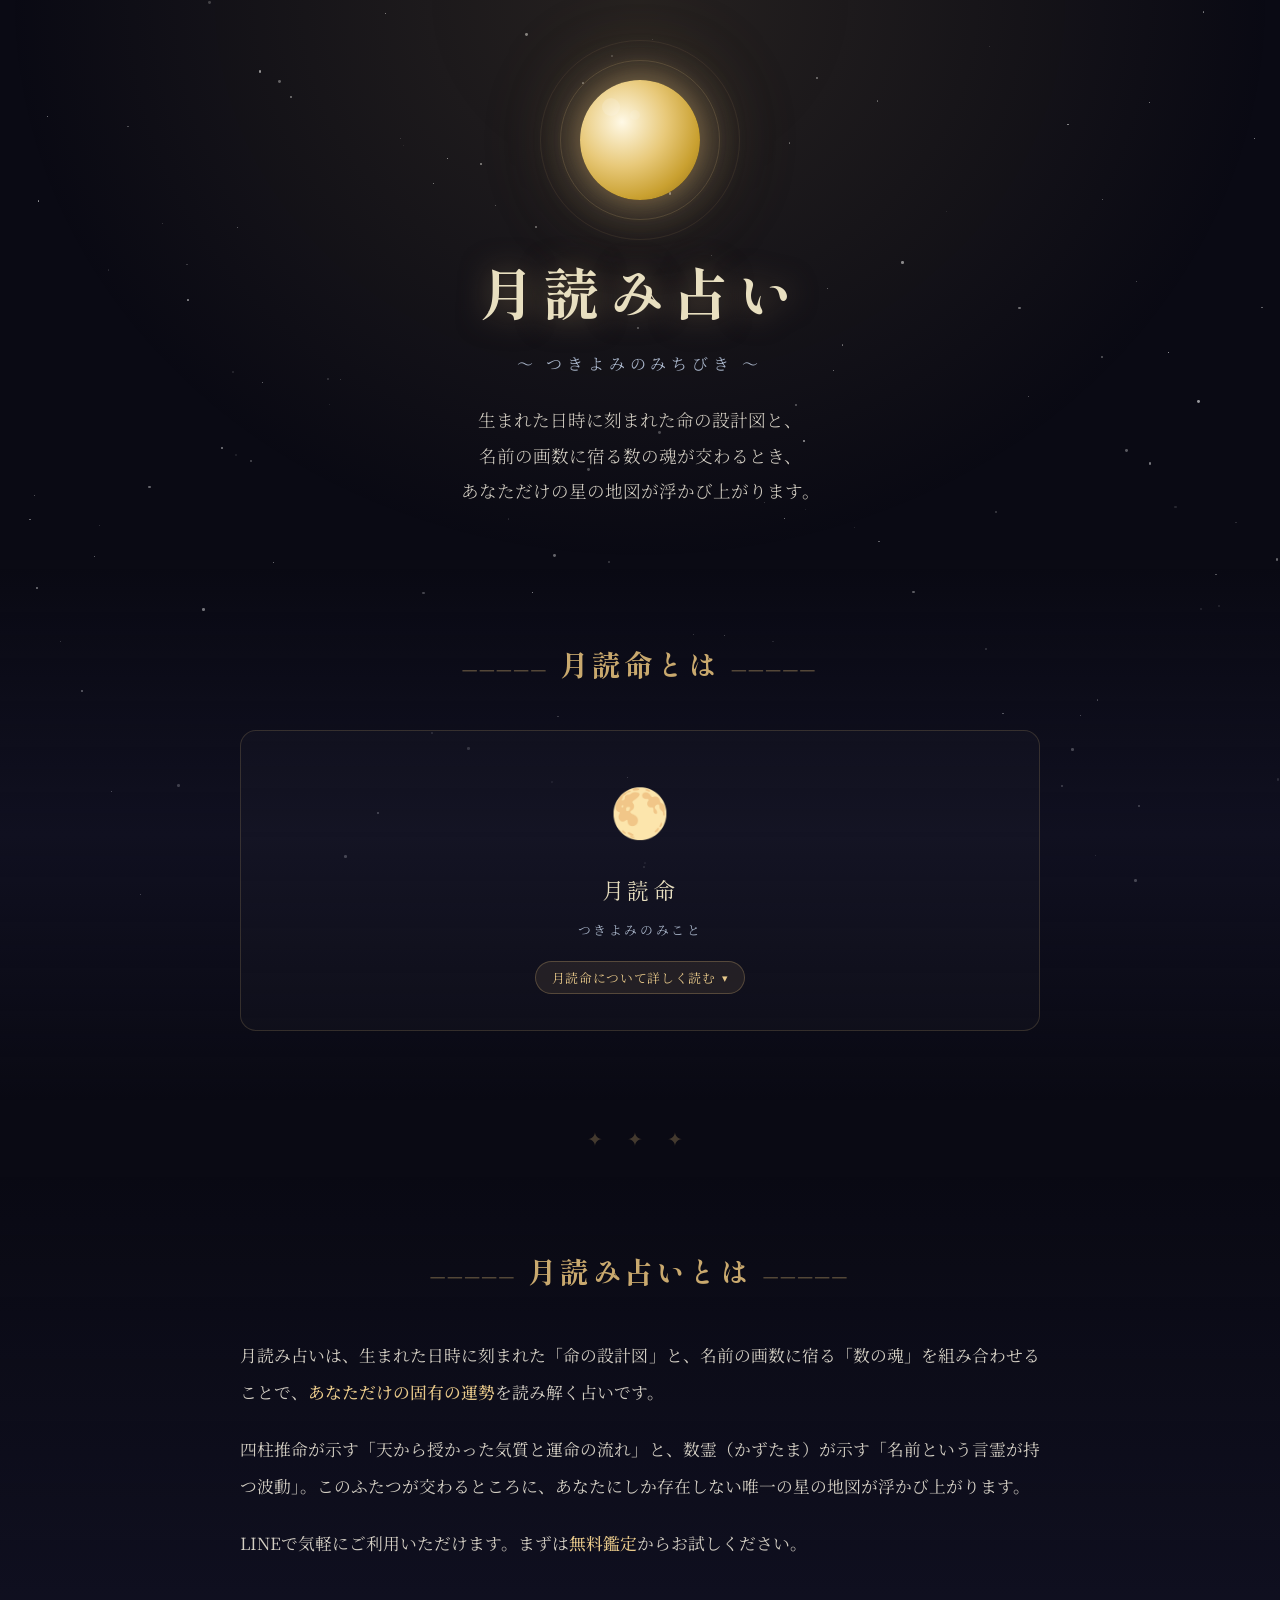
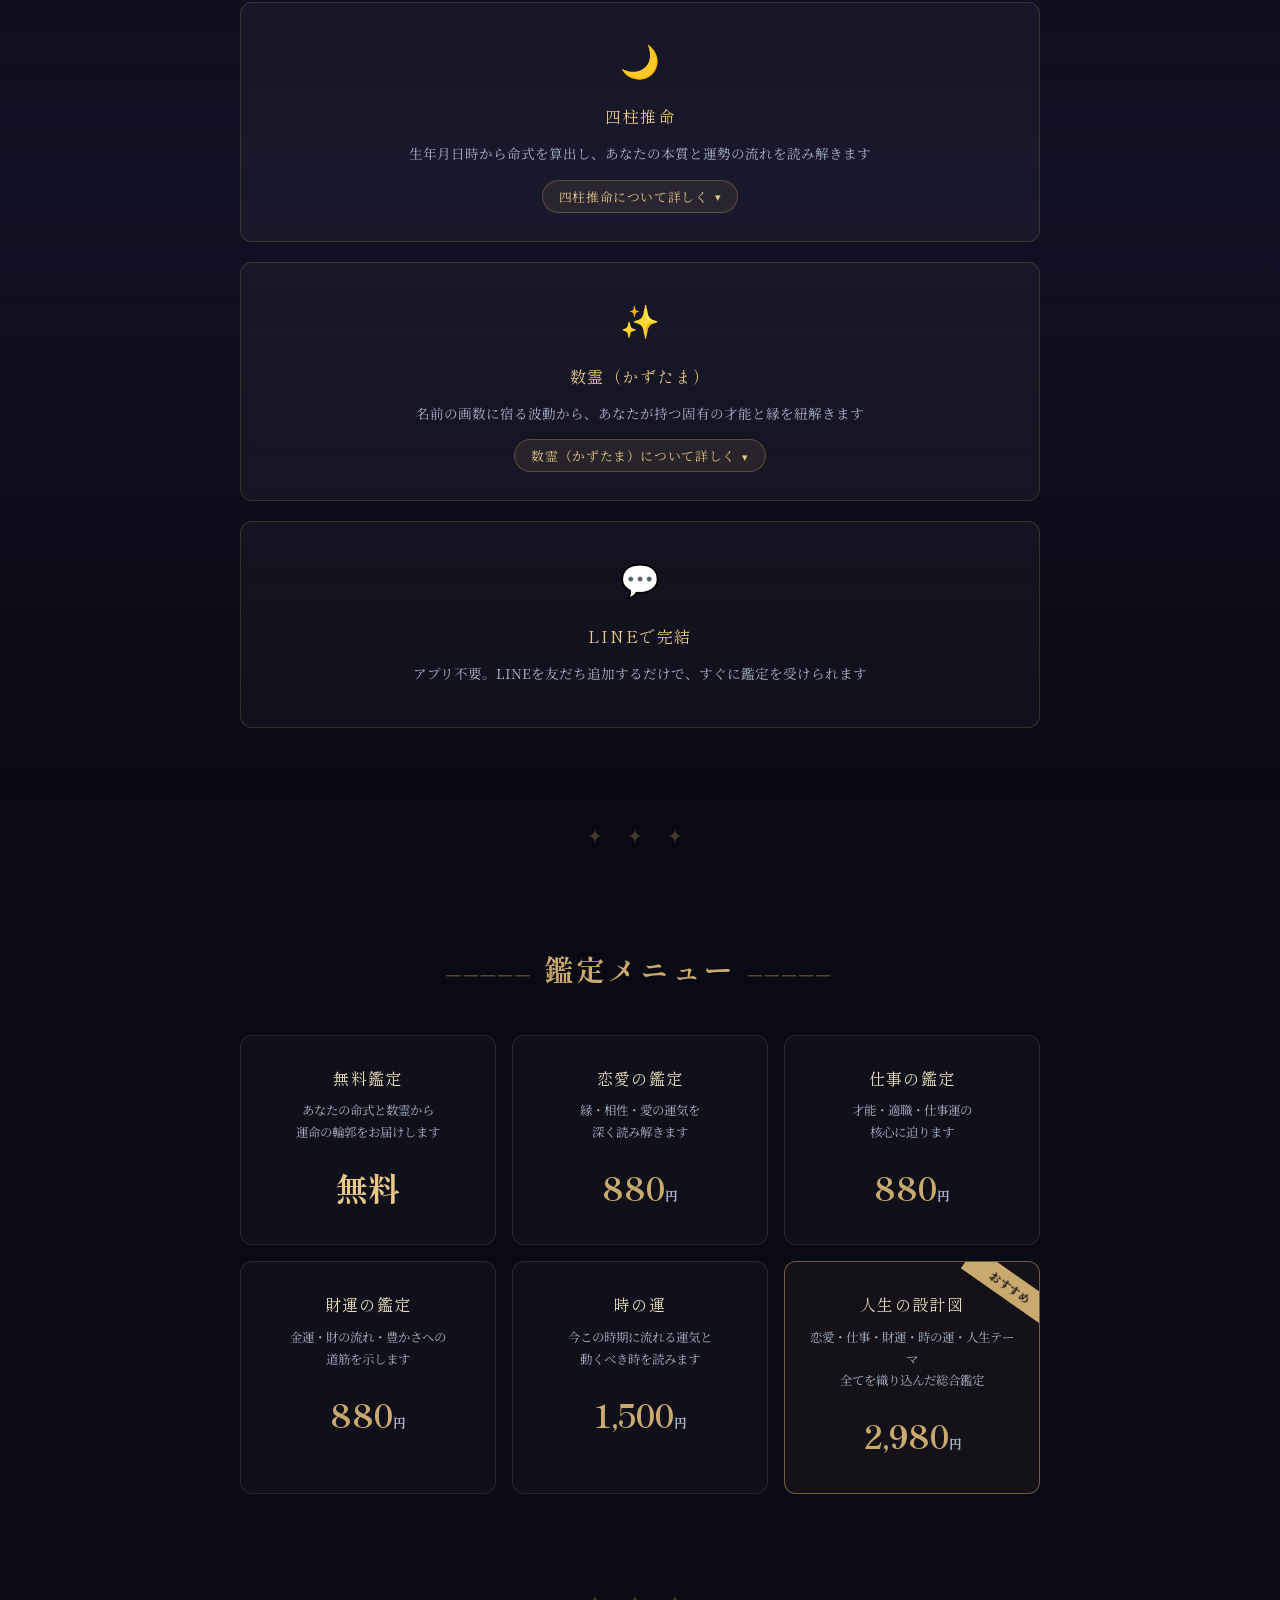
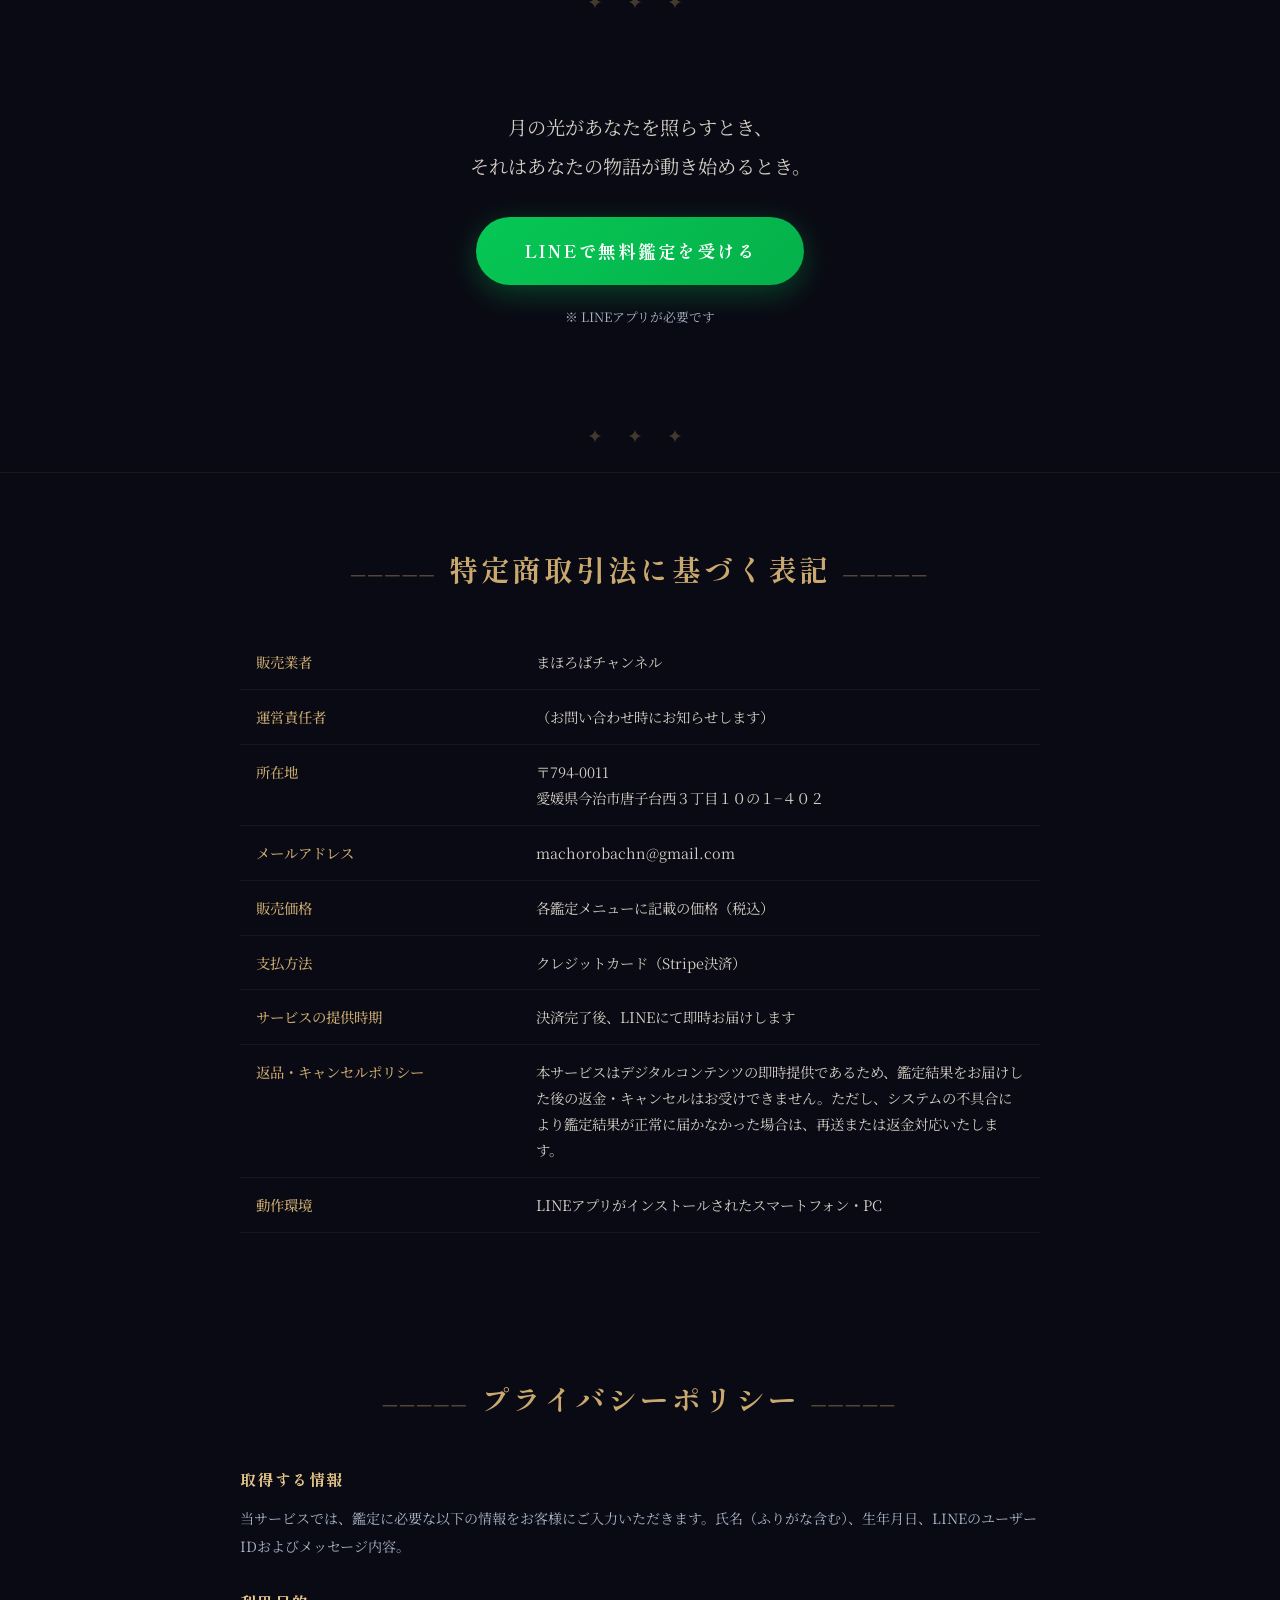
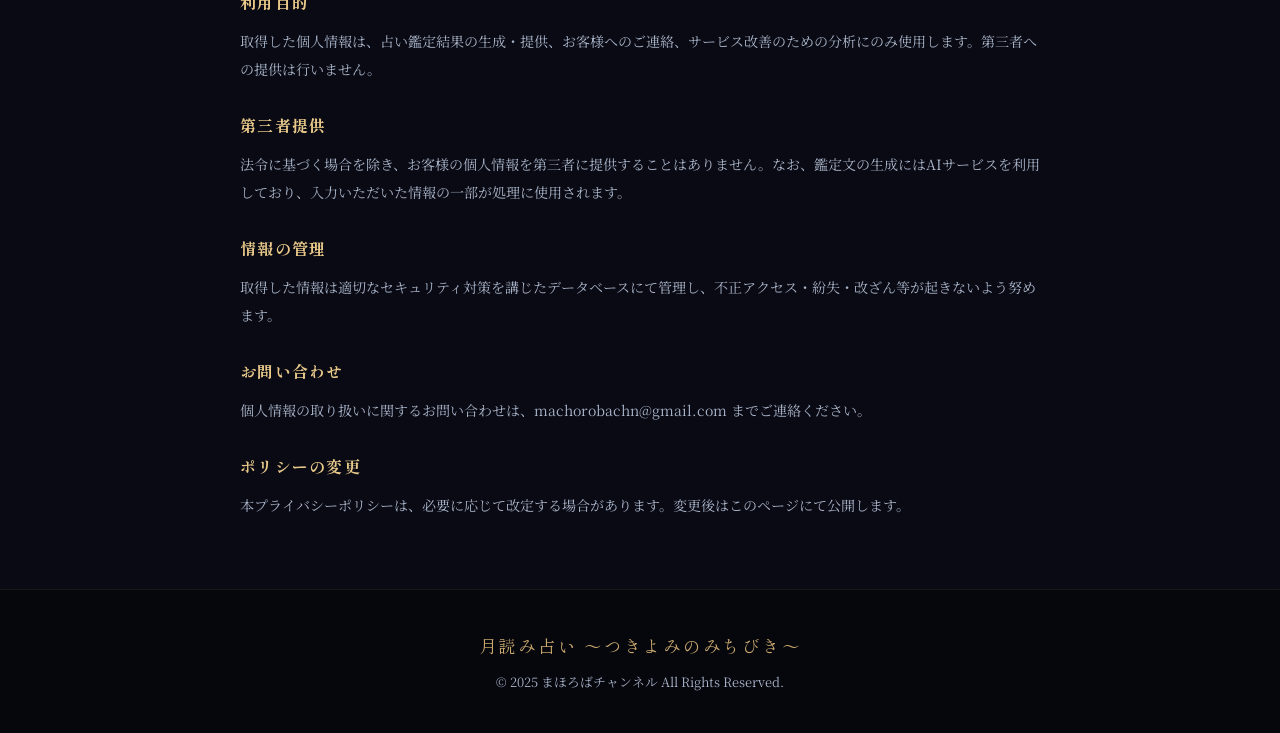
==== index.html @ 59a991e9 "初回コミット：月読み占いLP" ====
<!DOCTYPE html>
<html lang="ja">
<head>
  <meta charset="UTF-8">
  <meta name="viewport" content="width=device-width, initial-scale=1.0">
  <title>月読み占い〜つきよみのみちびき〜</title>
  <link rel="preconnect" href="https://fonts.googleapis.com">
  <link rel="preconnect" href="https://fonts.gstatic.com" crossorigin>
  <link href="https://fonts.googleapis.com/css2?family=Noto+Serif+JP:wght@300;400;500;700&family=Shippori+Mincho:wght@400;500;700&display=swap" rel="stylesheet">
  <link rel="stylesheet" href="style.css">
</head>
<body>

  <!-- 星空 -->
  <div class="stars" id="stars"></div>

  <!-- ===== ヘッダー ===== -->
  <header>
    <div class="moon-container fade-in">
      <div class="moon-halo moon-halo-2"></div>
      <div class="moon-halo"></div>
      <div class="moon"></div>
    </div>
    <h1 class="site-title fade-in">月読み占い</h1>
    <p class="site-subtitle fade-in">〜 つきよみのみちびき 〜</p>
    <p class="tagline fade-in">
      生まれた日時に刻まれた命の設計図と、<br>
      名前の画数に宿る数の魂が交わるとき、<br>
      あなただけの星の地図が浮かび上がります。
    </p>
  </header>

  <!-- ===== 月読命について ===== -->
  <section class="tsukiyomi-section">
    <div class="section-inner fade-in">
      <h2 class="section-title">月読命とは</h2>
      <div class="tsukiyomi-card">
        <span class="tsukiyomi-icon">🌕</span>
        <div class="tsukiyomi-name">月読命</div>
        <div class="tsukiyomi-ruby">つきよみのみこと</div>

        <button class="accordion-btn"
          data-target="tsukiyomi-detail"
          data-open-text="月読命について詳しく読む ▾"
          data-close-text="閉じる ▴">
          <span class="btn-text">月読命について詳しく読む</span>
          <span class="arrow">▾</span>
        </button>

        <div class="accordion-content" id="tsukiyomi-detail">
          <div class="accordion-body">
            <p>
              月読命は、日本神話において最も神秘的な神のひとりです。古事記・日本書紀によれば、
              伊邪那岐命（いざなぎのみこと）が黄泉の国から戻り、禊（みそぎ）を行ったとき、
              左目から<span class="highlight">天照大御神（あまてらすおおみかみ）</span>が、
              右目から<span class="highlight">素戔嗚尊（すさのおのみこと）</span>が、
              そして右目を洗ったときに<span class="highlight">月読命</span>が生まれたとされています。
            </p>
            <p>
              天照大御神が太陽として昼の世界を治めるのに対し、月読命は月として夜の世界を静かに照らす神です。
              しかしある出来事をきっかけに天照大御神と不仲となり、昼と夜が分かれたと古事記は伝えています。
              それゆえ月読命は「語られない神」「謎多き神」として、日本神話の中で独特の神秘性を帯びています。
            </p>
            <p>
              月は古来より、潮の満ち引きを動かし、農作物の時期を告げ、女性の体のリズムとも深く結びついてきました。
              目には見えない力で万物に影響を与える月のように、月読命はあなたの内側に静かに働きかける力の象徴です。
            </p>
            <p>
              「月読み占い」という名前には、<span class="highlight">「月読命のように、語られざるあなたの本質を静かに照らし出したい」</span>という想いが込められています。
            </p>
          </div>
        </div>
      </div>
    </div>
  </section>

  <div class="divider">✦ ✦ ✦</div>

  <!-- ===== サービス説明 ===== -->
  <section class="about">
    <div class="section-inner fade-in">
      <h2 class="section-title">月読み占いとは</h2>
      <p class="about-text">
        月読み占いは、生まれた日時に刻まれた「命の設計図」と、名前の画数に宿る「数の魂」を組み合わせることで、<span class="about-keyword">あなただけの固有の運勢</span>を読み解く占いです。
      </p>
      <p class="about-text">
        四柱推命が示す「天から授かった気質と運命の流れ」と、数霊（かずたま）が示す「名前という言霊が持つ波動」。このふたつが交わるところに、あなたにしか存在しない唯一の星の地図が浮かび上がります。
      </p>
      <p class="about-text">
        LINEで気軽にご利用いただけます。まずは<span class="about-keyword">無料鑑定</span>からお試しください。
      </p>

      <!-- 特徴カード（アコーディオン付き） -->
      <div class="features">

        <!-- 四柱推命カード -->
        <div class="feature-card">
          <span class="feature-icon">🌙</span>
          <div class="feature-title">四柱推命</div>
          <div class="feature-desc">生年月日時から命式を算出し、あなたの本質と運勢の流れを読み解きます</div>
          <button class="accordion-btn"
            data-target="shichu-detail"
            data-open-text="四柱推命について詳しく ▾"
            data-close-text="閉じる ▴">
            <span class="btn-text">四柱推命について詳しく</span>
            <span class="arrow">▾</span>
          </button>
          <div class="accordion-content" id="shichu-detail">
            <div class="accordion-body">
              <p>
                四柱推命は、中国古代の陰陽五行思想を根拠に体系化された、<span class="highlight">東洋最古の命術</span>のひとつです。
                人が生まれた「年・月・日・時」の四つの柱に刻まれた干支と五行の気を読み解き、
                その人が持って生まれた本質・才能・人生の流れを明らかにします。
              </p>
              <p>
                四柱推命が他の占術と異なるのは、単なる運勢の予測にとどまらず、
                その人の<span class="highlight">「命の設計図」そのものを読む</span>点にあります。
                あなたがどんな才能を持ち、どの時期に運気が高まり、どのような縁と結びつきやすいのか。
                生まれた瞬間に天地が記した暗号を、丁寧に解読していきます。
              </p>
              <p>
                月読み占いでは、この四柱推命を占いの根幹に据え、あなたの命式から導き出される言葉を大切にお届けしています。
              </p>
            </div>
          </div>
        </div>

        <!-- 数霊カード -->
        <div class="feature-card">
          <span class="feature-icon">✨</span>
          <div class="feature-title">数霊（かずたま）</div>
          <div class="feature-desc">名前の画数に宿る波動から、あなたが持つ固有の才能と縁を紐解きます</div>
          <button class="accordion-btn"
            data-target="kazutama-detail"
            data-open-text="数霊（かずたま）について詳しく ▾"
            data-close-text="閉じる ▴">
            <span class="btn-text">数霊（かずたま）について詳しく</span>
            <span class="arrow">▾</span>
          </button>
          <div class="accordion-content" id="kazutama-detail">
            <div class="accordion-body">
              <p>
                数霊とは、言葉や名前に宿る「数の魂」を読み解く、<span class="highlight">日本古来の叡智</span>です。
                古事記や日本書紀にも記されているように、古代日本では言葉には霊力が宿ると信じられていました。
                これを「言霊（ことだま）」と呼びます。数霊はその言霊と深く結びつき、
                名前を構成する文字の画数に宿る波動から、その人の本質と運命の傾向を読み取ります。
              </p>
              <p>
                数霊において特に重視されるのが<span class="highlight">「81の数理」</span>です。
                1から81までの数にはそれぞれ固有の意味と吉凶があり、古来より受け継がれてきました。
                81という数字は、9×9＝81、すなわち「陽の極み」を表す9が二重になった数であり、
                万物の循環と完成を象徴しています。
              </p>
              <p>
                あなたの名前に宿る数の波動は、生まれながらに持つ才能や縁、人生のテーマを静かに語りかけています。
                月読み占いでは、この数霊の叡智を四柱推命と組み合わせることで、
                <span class="highlight">より深く、より精密な鑑定</span>をお届けします。
              </p>
            </div>
          </div>
        </div>

        <!-- LINEカード -->
        <div class="feature-card">
          <span class="feature-icon">💬</span>
          <div class="feature-title">LINEで完結</div>
          <div class="feature-desc">アプリ不要。LINEを友だち追加するだけで、すぐに鑑定を受けられます</div>
        </div>

      </div>
    </div>
  </section>

  <div class="divider">✦ ✦ ✦</div>

  <!-- ===== 料金表 ===== -->
  <section class="pricing">
    <div class="section-inner fade-in">
      <h2 class="section-title">鑑定メニュー</h2>
      <div class="price-grid">
        <div class="price-card">
          <div class="price-name">無料鑑定</div>
          <div class="price-desc">あなたの命式と数霊から<br>運命の輪郭をお届けします</div>
          <div class="price-amount price-free">無料</div>
        </div>
        <div class="price-card">
          <div class="price-name">恋愛の鑑定</div>
          <div class="price-desc">縁・相性・愛の運気を<br>深く読み解きます</div>
          <div class="price-amount">880<span>円</span></div>
        </div>
        <div class="price-card">
          <div class="price-name">仕事の鑑定</div>
          <div class="price-desc">才能・適職・仕事運の<br>核心に迫ります</div>
          <div class="price-amount">880<span>円</span></div>
        </div>
        <div class="price-card">
          <div class="price-name">財運の鑑定</div>
          <div class="price-desc">金運・財の流れ・豊かさへの<br>道筋を示します</div>
          <div class="price-amount">880<span>円</span></div>
        </div>
        <div class="price-card">
          <div class="price-name">時の運</div>
          <div class="price-desc">今この時期に流れる運気と<br>動くべき時を読みます</div>
          <div class="price-amount">1,500<span>円</span></div>
        </div>
        <div class="price-card featured">
          <div class="price-name">人生の設計図</div>
          <div class="price-desc">恋愛・仕事・財運・時の運・人生テーマ<br>全てを織り込んだ総合鑑定</div>
          <div class="price-amount">2,980<span>円</span></div>
        </div>
      </div>
    </div>
  </section>

  <div class="divider">✦ ✦ ✦</div>

  <!-- ===== CTA ===== -->
  <section class="cta-section fade-in">
    <div class="section-inner">
      <p class="cta-text">
        月の光があなたを照らすとき、<br>
        それはあなたの物語が動き始めるとき。
      </p>
      <a href="https://line.me/R/ti/p/@776zhkvc" class="btn-line">LINEで無料鑑定を受ける</a>
      <p class="btn-note">※ LINEアプリが必要です</p>
    </div>
  </section>

  <div class="divider">✦ ✦ ✦</div>

  <!-- ===== 特定商取引法 ===== -->
  <section class="legal">
    <div class="section-inner fade-in">
      <h2 class="section-title">特定商取引法に基づく表記</h2>
      <table class="legal-table">
        <tr>
          <th>販売業者</th>
          <td>まほろばチャンネル</td>
        </tr>
        <tr>
          <th>運営責任者</th>
          <td>（お問い合わせ時にお知らせします）</td>
        </tr>
        <tr>
          <th>所在地</th>
          <td>〒794-0011<br>愛媛県今治市唐子台西３丁目１０の１−４０２</td>
        </tr>
        <tr>
          <th>メールアドレス</th>
          <td>machorobachn@gmail.com</td>
        </tr>
        <tr>
          <th>販売価格</th>
          <td>各鑑定メニューに記載の価格（税込）</td>
        </tr>
        <tr>
          <th>支払方法</th>
          <td>クレジットカード（Stripe決済）</td>
        </tr>
        <tr>
          <th>サービスの提供時期</th>
          <td>決済完了後、LINEにて即時お届けします</td>
        </tr>
        <tr>
          <th>返品・キャンセルポリシー</th>
          <td>本サービスはデジタルコンテンツの即時提供であるため、鑑定結果をお届けした後の返金・キャンセルはお受けできません。ただし、システムの不具合により鑑定結果が正常に届かなかった場合は、再送または返金対応いたします。</td>
        </tr>
        <tr>
          <th>動作環境</th>
          <td>LINEアプリがインストールされたスマートフォン・PC</td>
        </tr>
      </table>
    </div>
  </section>

  <!-- ===== プライバシーポリシー ===== -->
  <section class="privacy-section">
    <div class="section-inner fade-in">
      <h2 class="section-title">プライバシーポリシー</h2>

      <h3>取得する情報</h3>
      <p>当サービスでは、鑑定に必要な以下の情報をお客様にご入力いただきます。氏名（ふりがな含む）、生年月日、LINEのユーザーIDおよびメッセージ内容。</p>

      <h3>利用目的</h3>
      <p>取得した個人情報は、占い鑑定結果の生成・提供、お客様へのご連絡、サービス改善のための分析にのみ使用します。第三者への提供は行いません。</p>

      <h3>第三者提供</h3>
      <p>法令に基づく場合を除き、お客様の個人情報を第三者に提供することはありません。なお、鑑定文の生成にはAIサービスを利用しており、入力いただいた情報の一部が処理に使用されます。</p>

      <h3>情報の管理</h3>
      <p>取得した情報は適切なセキュリティ対策を講じたデータベースにて管理し、不正アクセス・紛失・改ざん等が起きないよう努めます。</p>

      <h3>お問い合わせ</h3>
      <p>個人情報の取り扱いに関するお問い合わせは、machorobachn@gmail.com までご連絡ください。</p>

      <h3>ポリシーの変更</h3>
      <p>本プライバシーポリシーは、必要に応じて改定する場合があります。変更後はこのページにて公開します。</p>
    </div>
  </section>

  <!-- ===== フッター ===== -->
  <footer>
    <div class="footer-logo">月読み占い 〜つきよみのみちびき〜</div>
    <p>© 2025 まほろばチャンネル All Rights Reserved.</p>
  </footer>

  <script src="script.js"></script>
</body>
</html>
---- style.css ----
/* ===== CSS変数（カラーパレット） ===== */
:root {
  --moon-white: #f5f0e8;
  --deep-night: #0a0a14;
  --midnight: #10101e;
  --navy: #141428;
  --indigo: #1a1a35;
  --moon-glow: #e8dfc0;
  --gold: #c9a96e;
  --gold-light: #e8c98a;
  --silver: #a8b4c8;
  --mist: #d4cfc4;
  --accent: #7b6fa0;
}

/* ===== リセット・基本設定 ===== */
* {
  margin: 0;
  padding: 0;
  box-sizing: border-box;
}

html {
  scroll-behavior: smooth;
}

body {
  background-color: var(--deep-night);
  color: var(--moon-white);
  font-family: 'Noto Serif JP', serif;
  overflow-x: hidden;
  line-height: 1.8;
}

/* ===== 星空背景 ===== */
.stars {
  position: fixed;
  top: 0;
  left: 0;
  width: 100%;
  height: 100%;
  pointer-events: none;
  z-index: 0;
  overflow: hidden;
}

.star {
  position: absolute;
  border-radius: 50%;
  background: white;
  animation: twinkle var(--duration, 3s) ease-in-out infinite;
  animation-delay: var(--delay, 0s);
}

@keyframes twinkle {
  0%, 100% { opacity: 0.2; transform: scale(1); }
  50% { opacity: 1; transform: scale(1.3); }
}

/* ===== ヘッダー ===== */
header {
  position: relative;
  z-index: 10;
  text-align: center;
  padding: 80px 20px 60px;
  background: radial-gradient(ellipse at 50% 0%, rgba(200, 170, 100, 0.15) 0%, transparent 70%);
}

.moon-container {
  position: relative;
  display: inline-block;
  margin-bottom: 32px;
}

.moon {
  width: 120px;
  height: 120px;
  border-radius: 50%;
  background: radial-gradient(circle at 35% 35%, #fff9e6, #e8c97a 40%, #c9a030 70%, #8b6914);
  box-shadow:
    0 0 40px rgba(201, 169, 110, 0.6),
    0 0 80px rgba(201, 169, 110, 0.3),
    0 0 120px rgba(201, 169, 110, 0.15);
  animation: moonFloat 6s ease-in-out infinite;
  position: relative;
}

.moon::before {
  content: '';
  position: absolute;
  top: 18px;
  left: 22px;
  width: 18px;
  height: 18px;
  border-radius: 50%;
  background: rgba(255, 255, 255, 0.15);
}

.moon::after {
  content: '';
  position: absolute;
  top: 30px;
  left: 50px;
  width: 10px;
  height: 10px;
  border-radius: 50%;
  background: rgba(255, 255, 255, 0.1);
}

@keyframes moonFloat {
  0%, 100% { transform: translateY(0); }
  50% { transform: translateY(-12px); }
}

.moon-halo {
  position: absolute;
  top: 50%;
  left: 50%;
  transform: translate(-50%, -50%);
  width: 160px;
  height: 160px;
  border-radius: 50%;
  border: 1px solid rgba(201, 169, 110, 0.2);
  animation: haloExpand 4s ease-in-out infinite;
}

.moon-halo-2 {
  width: 200px;
  height: 200px;
  border-color: rgba(201, 169, 110, 0.1);
  animation-delay: 1s;
}

@keyframes haloExpand {
  0%, 100% { transform: translate(-50%, -50%) scale(1); opacity: 0.5; }
  50% { transform: translate(-50%, -50%) scale(1.05); opacity: 1; }
}

.site-title {
  font-family: 'Shippori Mincho', serif;
  font-size: clamp(2rem, 6vw, 3.5rem);
  font-weight: 700;
  letter-spacing: 0.15em;
  color: var(--moon-glow);
  text-shadow: 0 0 30px rgba(201, 169, 110, 0.5);
  margin-bottom: 8px;
}

.site-subtitle {
  font-size: clamp(0.85rem, 2.5vw, 1rem);
  letter-spacing: 0.3em;
  color: var(--silver);
  margin-bottom: 24px;
}

.tagline {
  font-size: clamp(0.9rem, 2.5vw, 1.1rem);
  color: var(--mist);
  font-weight: 300;
  line-height: 2;
  max-width: 520px;
  margin: 0 auto;
}

/* ===== セクション共通 ===== */
section {
  position: relative;
  z-index: 5;
  padding: 70px 20px;
}

.section-inner {
  max-width: 800px;
  margin: 0 auto;
}

.section-title {
  font-family: 'Shippori Mincho', serif;
  font-size: clamp(1.3rem, 4vw, 1.8rem);
  font-weight: 700;
  color: var(--gold);
  letter-spacing: 0.1em;
  text-align: center;
  margin-bottom: 40px;
  position: relative;
}

.section-title::before,
.section-title::after {
  content: '─────';
  color: var(--gold);
  opacity: 0.4;
  margin: 0 12px;
  font-size: 0.7em;
  vertical-align: middle;
}

/* ===== サービス説明 ===== */
.about {
  background: linear-gradient(180deg, transparent, rgba(26, 26, 53, 0.5), transparent);
}

.about-text {
  font-size: clamp(0.9rem, 2.5vw, 1.05rem);
  line-height: 2.2;
  color: var(--mist);
  text-align: justify;
  margin-bottom: 20px;
}

.about-keyword {
  color: var(--gold-light);
  font-weight: 500;
}

/* ===== 特徴カード ===== */
.features {
  display: grid;
  grid-template-columns: 1fr;
  gap: 20px;
  margin-top: 40px;
}

.feature-card {
  background: rgba(255, 255, 255, 0.03);
  border: 1px solid rgba(201, 169, 110, 0.2);
  border-radius: 12px;
  padding: 28px 24px;
  text-align: center;
  transition: all 0.3s ease;
  cursor: pointer;
}

.feature-card:hover {
  background: rgba(201, 169, 110, 0.07);
  border-color: rgba(201, 169, 110, 0.5);
  transform: translateY(-4px);
}

.feature-icon {
  font-size: 2rem;
  margin-bottom: 14px;
  display: block;
}

.feature-title {
  font-family: 'Shippori Mincho', serif;
  font-size: 1rem;
  color: var(--gold-light);
  margin-bottom: 10px;
  letter-spacing: 0.1em;
}

.feature-desc {
  font-size: 0.85rem;
  color: var(--silver);
  line-height: 1.8;
  margin-bottom: 14px;
}

/* ===== アコーディオン ===== */
.accordion-btn {
  display: inline-flex;
  align-items: center;
  gap: 6px;
  background: rgba(201, 169, 110, 0.1);
  border: 1px solid rgba(201, 169, 110, 0.3);
  color: var(--gold-light);
  font-family: 'Noto Serif JP', serif;
  font-size: 0.8rem;
  padding: 6px 16px;
  border-radius: 20px;
  cursor: pointer;
  transition: all 0.3s ease;
  letter-spacing: 0.05em;
}

.accordion-btn:hover {
  background: rgba(201, 169, 110, 0.2);
  border-color: rgba(201, 169, 110, 0.6);
}

.accordion-btn .arrow {
  display: inline-block;
  transition: transform 0.3s ease;
  font-size: 0.7rem;
}

.accordion-btn.open .arrow {
  transform: rotate(180deg);
}

.accordion-content {
  max-height: 0;
  overflow: hidden;
  transition: max-height 0.5s ease, opacity 0.4s ease, padding 0.3s ease;
  opacity: 0;
}

.accordion-content.open {
  max-height: 1000px;
  opacity: 1;
}

.accordion-body {
  background: rgba(0, 0, 0, 0.3);
  border: 1px solid rgba(201, 169, 110, 0.15);
  border-radius: 10px;
  padding: 24px;
  margin-top: 16px;
  text-align: left;
}

.accordion-body p {
  font-size: 0.88rem;
  color: var(--mist);
  line-height: 2.2;
  margin-bottom: 14px;
}

.accordion-body p:last-child {
  margin-bottom: 0;
}

.accordion-body .highlight {
  color: var(--gold-light);
  font-weight: 500;
}

/* ===== 月読命セクション ===== */
.tsukiyomi-section {
  background: linear-gradient(180deg, transparent, rgba(20, 20, 40, 0.6), transparent);
}

.tsukiyomi-card {
  background: rgba(255, 255, 255, 0.02);
  border: 1px solid rgba(201, 169, 110, 0.2);
  border-radius: 16px;
  padding: 36px 32px;
  text-align: center;
}

.tsukiyomi-icon {
  font-size: 3rem;
  margin-bottom: 16px;
  display: block;
  animation: moonFloat 6s ease-in-out infinite;
}

.tsukiyomi-name {
  font-family: 'Shippori Mincho', serif;
  font-size: clamp(1.1rem, 3vw, 1.4rem);
  color: var(--moon-glow);
  letter-spacing: 0.15em;
  margin-bottom: 8px;
}

.tsukiyomi-ruby {
  font-size: 0.8rem;
  color: var(--silver);
  letter-spacing: 0.2em;
  margin-bottom: 20px;
}

/* ===== 料金表 ===== */
.pricing {
  background: rgba(10, 10, 20, 0.6);
}

.price-grid {
  display: grid;
  grid-template-columns: repeat(auto-fit, minmax(200px, 1fr));
  gap: 16px;
}

.price-card {
  background: rgba(255, 255, 255, 0.03);
  border: 1px solid rgba(201, 169, 110, 0.15);
  border-radius: 12px;
  padding: 28px 20px;
  text-align: center;
  transition: all 0.3s ease;
  position: relative;
  overflow: hidden;
}

.price-card.featured {
  border-color: rgba(201, 169, 110, 0.5);
  background: rgba(201, 169, 110, 0.06);
}

.price-card.featured::before {
  content: 'おすすめ';
  position: absolute;
  top: 12px;
  right: -22px;
  background: var(--gold);
  color: var(--deep-night);
  font-size: 0.7rem;
  padding: 3px 28px;
  transform: rotate(35deg);
  letter-spacing: 0.05em;
  font-weight: 700;
}

.price-card:hover {
  transform: translateY(-4px);
  border-color: rgba(201, 169, 110, 0.4);
}

.price-name {
  font-family: 'Shippori Mincho', serif;
  font-size: 1rem;
  color: var(--moon-glow);
  margin-bottom: 8px;
  letter-spacing: 0.08em;
}

.price-desc {
  font-size: 0.78rem;
  color: var(--silver);
  margin-bottom: 16px;
  line-height: 1.7;
}

.price-amount {
  font-size: clamp(1.5rem, 4vw, 2rem);
  font-weight: 700;
  color: var(--gold);
  font-family: 'Shippori Mincho', serif;
}

.price-amount span {
  font-size: 0.8rem;
  color: var(--silver);
}

.price-free {
  color: var(--gold-light);
}

/* ===== CTAボタン ===== */
.cta-section {
  text-align: center;
  padding: 70px 20px;
}

.cta-text {
  font-size: clamp(1rem, 3vw, 1.2rem);
  color: var(--mist);
  margin-bottom: 32px;
  line-height: 2;
}

.btn-line {
  display: inline-block;
  background: linear-gradient(135deg, #06c755, #05b04a);
  color: white;
  text-decoration: none;
  padding: 18px 48px;
  border-radius: 50px;
  font-size: 1.1rem;
  font-family: 'Shippori Mincho', serif;
  letter-spacing: 0.1em;
  font-weight: 700;
  box-shadow: 0 8px 30px rgba(6, 199, 85, 0.3);
  transition: all 0.3s ease;
}

.btn-line:hover {
  transform: translateY(-3px);
  box-shadow: 0 12px 40px rgba(6, 199, 85, 0.4);
}

.btn-note {
  margin-top: 20px;
  font-size: 0.8rem;
  color: var(--silver);
}

/* ===== 区切り ===== */
.divider {
  text-align: center;
  color: rgba(201, 169, 110, 0.3);
  font-size: 1.2rem;
  letter-spacing: 0.5em;
  padding: 20px 0;
  position: relative;
  z-index: 5;
}

/* ===== 特定商取引法 ===== */
.legal {
  background: rgba(10, 10, 20, 0.8);
  border-top: 1px solid rgba(201, 169, 110, 0.1);
}

.legal-table {
  width: 100%;
  border-collapse: collapse;
  font-size: 0.9rem;
}

.legal-table th,
.legal-table td {
  padding: 14px 16px;
  border-bottom: 1px solid rgba(255, 255, 255, 0.05);
  text-align: left;
  vertical-align: top;
  line-height: 1.8;
}

.legal-table th {
  width: 35%;
  color: var(--gold);
  font-weight: 500;
  white-space: nowrap;
}

.legal-table td {
  color: var(--mist);
}

/* ===== プライバシーポリシー ===== */
.privacy-section h3 {
  font-family: 'Shippori Mincho', serif;
  font-size: 1rem;
  color: var(--gold-light);
  margin: 28px 0 10px;
  letter-spacing: 0.08em;
}

.privacy-section p {
  font-size: 0.88rem;
  color: var(--silver);
  line-height: 2;
}

/* ===== フッター ===== */
footer {
  position: relative;
  z-index: 5;
  text-align: center;
  padding: 40px 20px;
  border-top: 1px solid rgba(201, 169, 110, 0.1);
  color: var(--silver);
  font-size: 0.8rem;
  background: rgba(5, 5, 12, 0.8);
}

.footer-logo {
  font-family: 'Shippori Mincho', serif;
  font-size: 1.1rem;
  color: var(--gold);
  letter-spacing: 0.1em;
  margin-bottom: 8px;
}

/* ===== フェードインアニメーション ===== */
.fade-in {
  opacity: 0;
  transform: translateY(24px);
  transition: opacity 0.8s ease, transform 0.8s ease;
}

.fade-in.visible {
  opacity: 1;
  transform: translateY(0);
}

/* ===== レスポンシブ ===== */
@media (max-width: 600px) {
  .legal-table th {
    width: 40%;
    font-size: 0.82rem;
  }

  .legal-table td {
    font-size: 0.82rem;
  }

  .section-title::before,
  .section-title::after {
    display: none;
  }

  .tsukiyomi-card {
    padding: 24px 16px;
  }

  .accordion-body {
    padding: 18px 16px;
  }
}
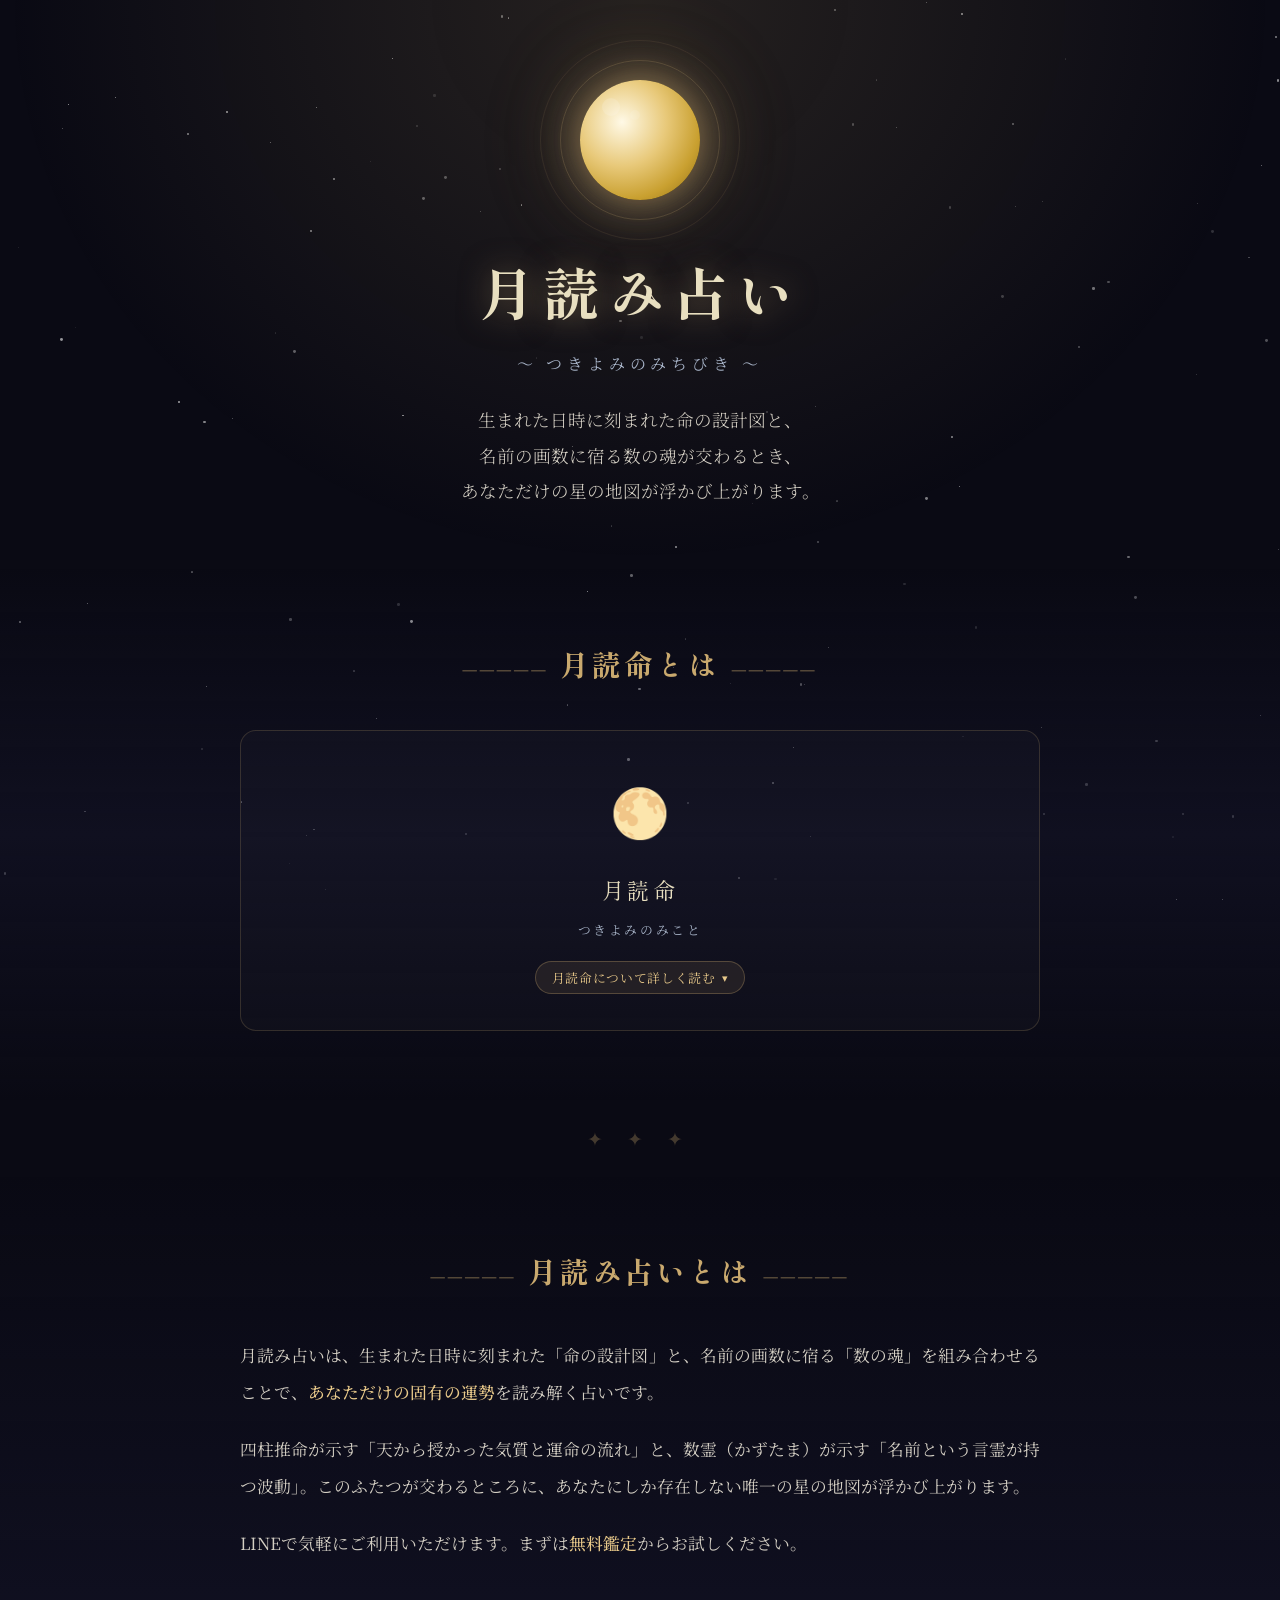
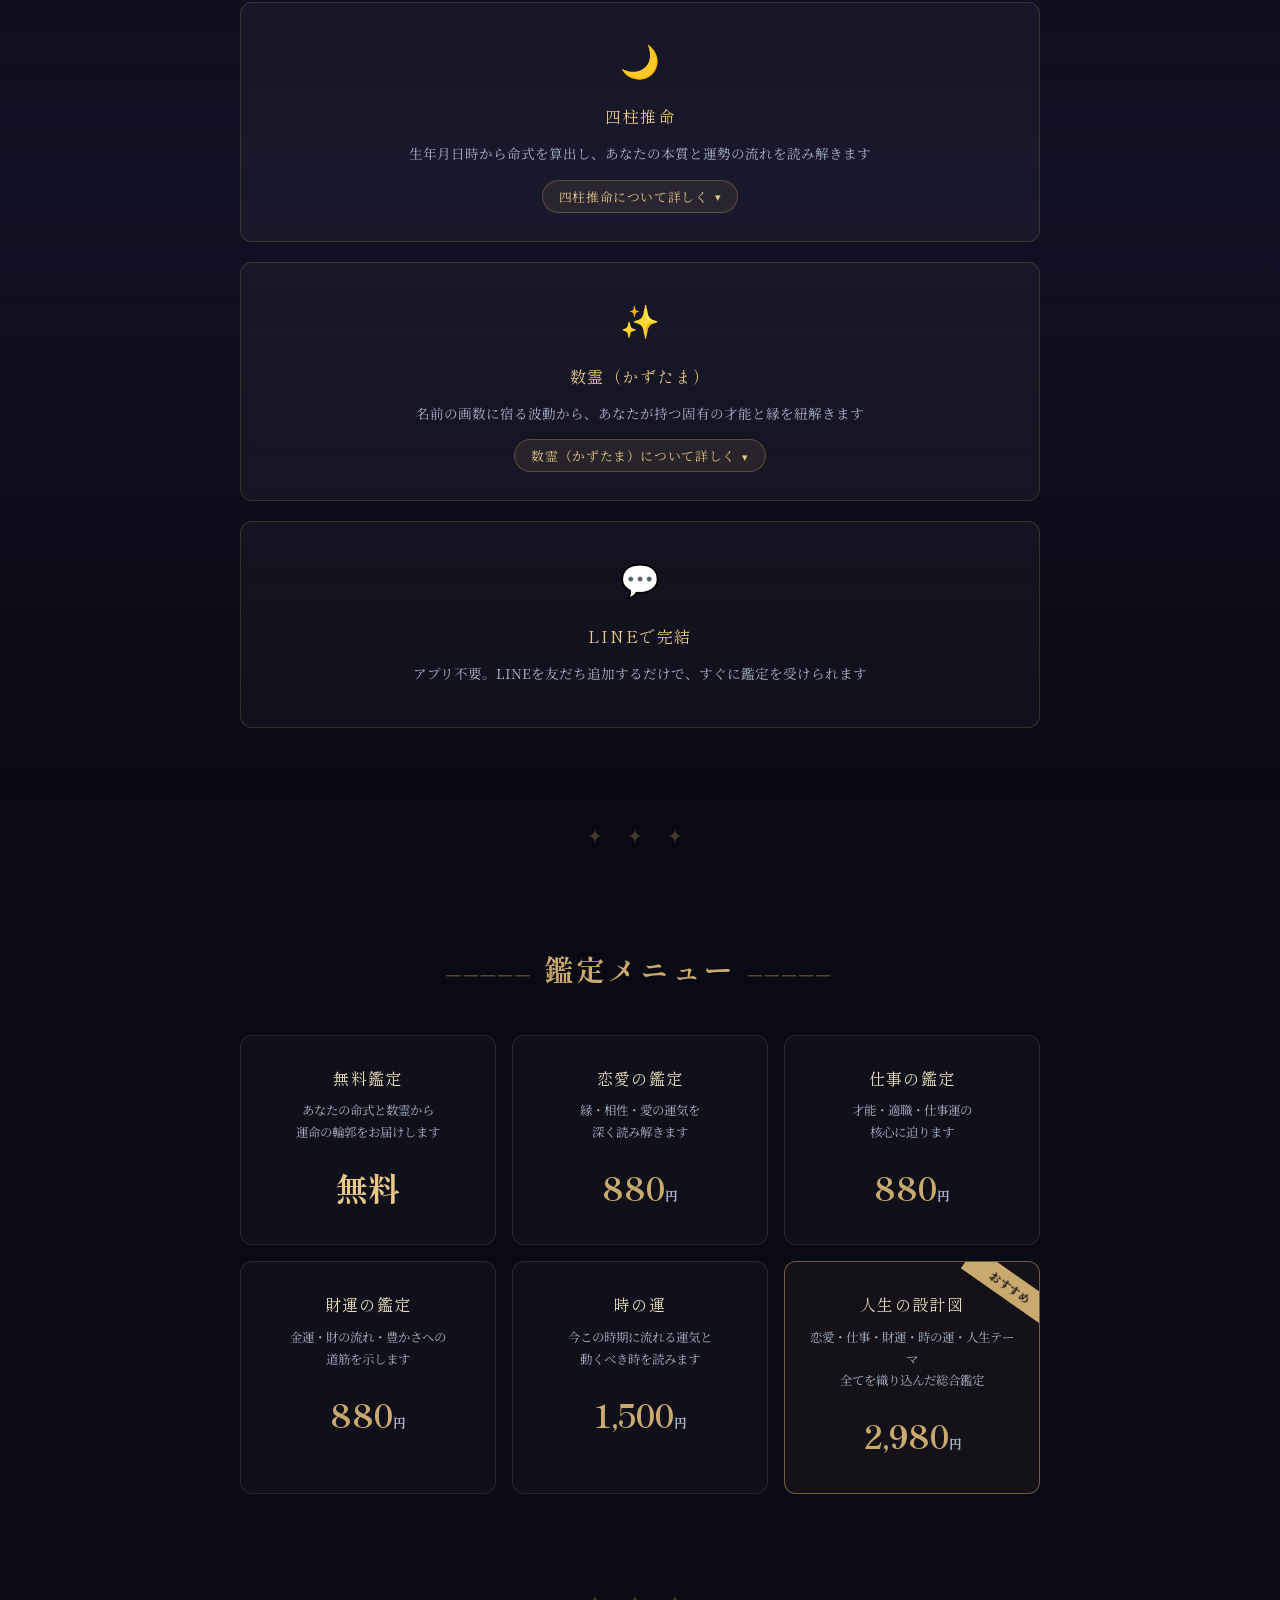
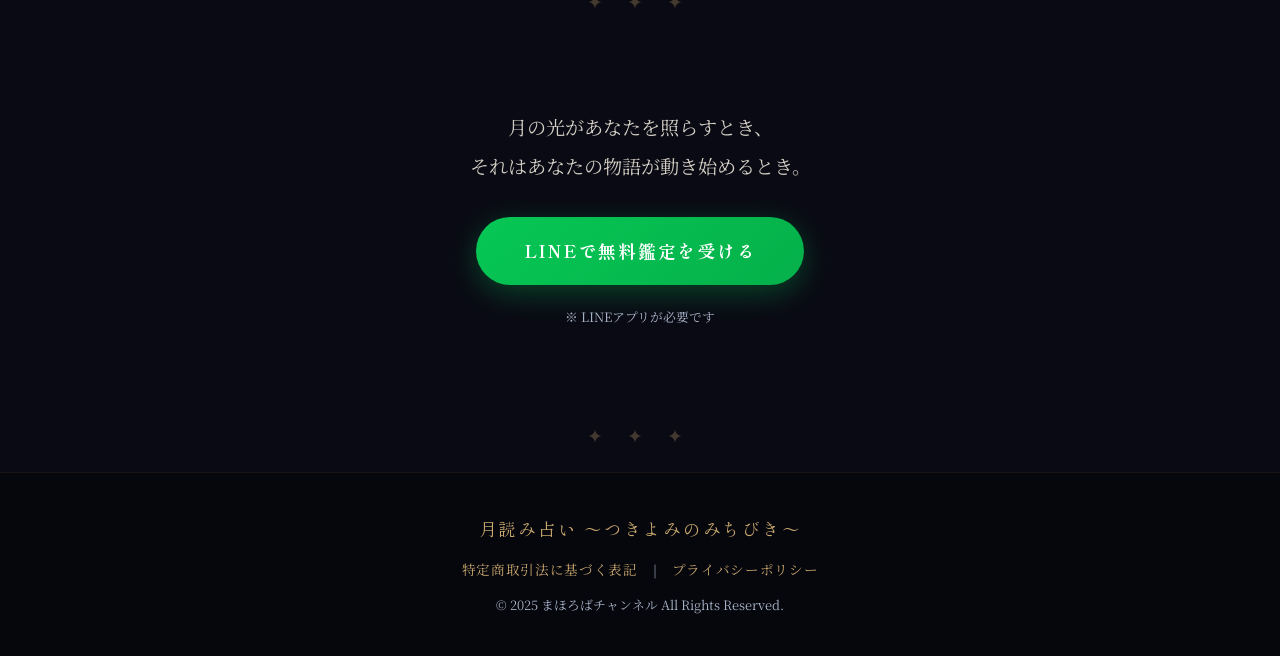
==== commit 954c5bea: "フッター分離：特商法・プライバシーポリシーを別ページ化" ====
--- a/index.html
+++ b/index.html
@@ -228,79 +228,14 @@
 
   <div class="divider">✦ ✦ ✦</div>
 
-  <!-- ===== 特定商取引法 ===== -->
-  <section class="legal">
-    <div class="section-inner fade-in">
-      <h2 class="section-title">特定商取引法に基づく表記</h2>
-      <table class="legal-table">
-        <tr>
-          <th>販売業者</th>
-          <td>まほろばチャンネル</td>
-        </tr>
-        <tr>
-          <th>運営責任者</th>
-          <td>（お問い合わせ時にお知らせします）</td>
-        </tr>
-        <tr>
-          <th>所在地</th>
-          <td>〒794-0011<br>愛媛県今治市唐子台西３丁目１０の１−４０２</td>
-        </tr>
-        <tr>
-          <th>メールアドレス</th>
-          <td>machorobachn@gmail.com</td>
-        </tr>
-        <tr>
-          <th>販売価格</th>
-          <td>各鑑定メニューに記載の価格（税込）</td>
-        </tr>
-        <tr>
-          <th>支払方法</th>
-          <td>クレジットカード（Stripe決済）</td>
-        </tr>
-        <tr>
-          <th>サービスの提供時期</th>
-          <td>決済完了後、LINEにて即時お届けします</td>
-        </tr>
-        <tr>
-          <th>返品・キャンセルポリシー</th>
-          <td>本サービスはデジタルコンテンツの即時提供であるため、鑑定結果をお届けした後の返金・キャンセルはお受けできません。ただし、システムの不具合により鑑定結果が正常に届かなかった場合は、再送または返金対応いたします。</td>
-        </tr>
-        <tr>
-          <th>動作環境</th>
-          <td>LINEアプリがインストールされたスマートフォン・PC</td>
-        </tr>
-      </table>
-    </div>
-  </section>
-
-  <!-- ===== プライバシーポリシー ===== -->
-  <section class="privacy-section">
-    <div class="section-inner fade-in">
-      <h2 class="section-title">プライバシーポリシー</h2>
-
-      <h3>取得する情報</h3>
-      <p>当サービスでは、鑑定に必要な以下の情報をお客様にご入力いただきます。氏名（ふりがな含む）、生年月日、LINEのユーザーIDおよびメッセージ内容。</p>
-
-      <h3>利用目的</h3>
-      <p>取得した個人情報は、占い鑑定結果の生成・提供、お客様へのご連絡、サービス改善のための分析にのみ使用します。第三者への提供は行いません。</p>
-
-      <h3>第三者提供</h3>
-      <p>法令に基づく場合を除き、お客様の個人情報を第三者に提供することはありません。なお、鑑定文の生成にはAIサービスを利用しており、入力いただいた情報の一部が処理に使用されます。</p>
-
-      <h3>情報の管理</h3>
-      <p>取得した情報は適切なセキュリティ対策を講じたデータベースにて管理し、不正アクセス・紛失・改ざん等が起きないよう努めます。</p>
-
-      <h3>お問い合わせ</h3>
-      <p>個人情報の取り扱いに関するお問い合わせは、machorobachn@gmail.com までご連絡ください。</p>
-
-      <h3>ポリシーの変更</h3>
-      <p>本プライバシーポリシーは、必要に応じて改定する場合があります。変更後はこのページにて公開します。</p>
-    </div>
-  </section>
-
   <!-- ===== フッター ===== -->
   <footer>
     <div class="footer-logo">月読み占い 〜つきよみのみちびき〜</div>
+    <nav class="footer-nav">
+      <a href="tokushoho.html">特定商取引法に基づく表記</a>
+      <span>|</span>
+      <a href="privacy.html">プライバシーポリシー</a>
+    </nav>
     <p>© 2025 まほろばチャンネル All Rights Reserved.</p>
   </footer>
 
--- a/style.css
+++ b/style.css
@@ -592,3 +592,22 @@
     padding: 18px 16px;
   }
 }
+
+/* ===== フッターナビ ===== */
+.footer-nav {
+  margin: 12px 0;
+}
+.footer-nav a {
+  color: var(--gold);
+  text-decoration: none;
+  font-size: 0.85rem;
+  letter-spacing: 0.05em;
+  transition: opacity 0.3s;
+}
+.footer-nav a:hover {
+  opacity: 0.7;
+}
+.footer-nav span {
+  color: var(--silver);
+  margin: 0 12px;
+}
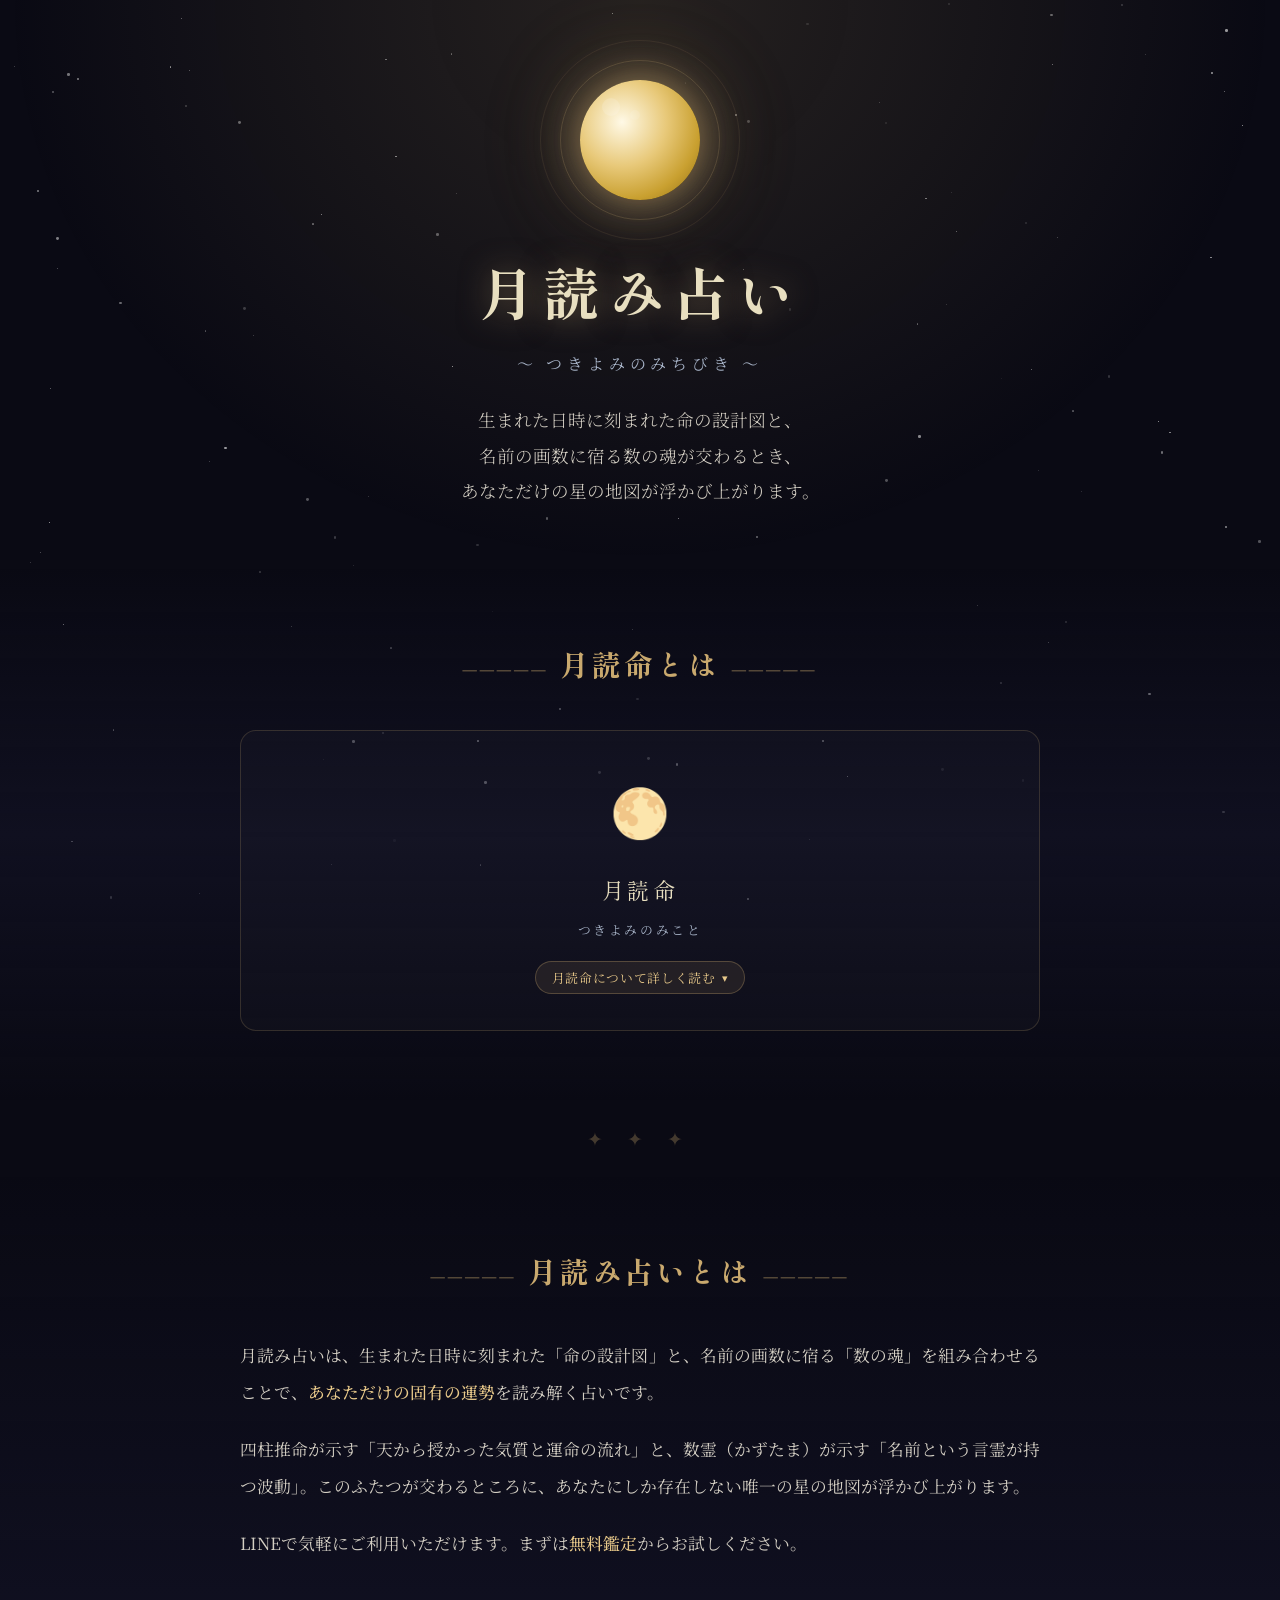
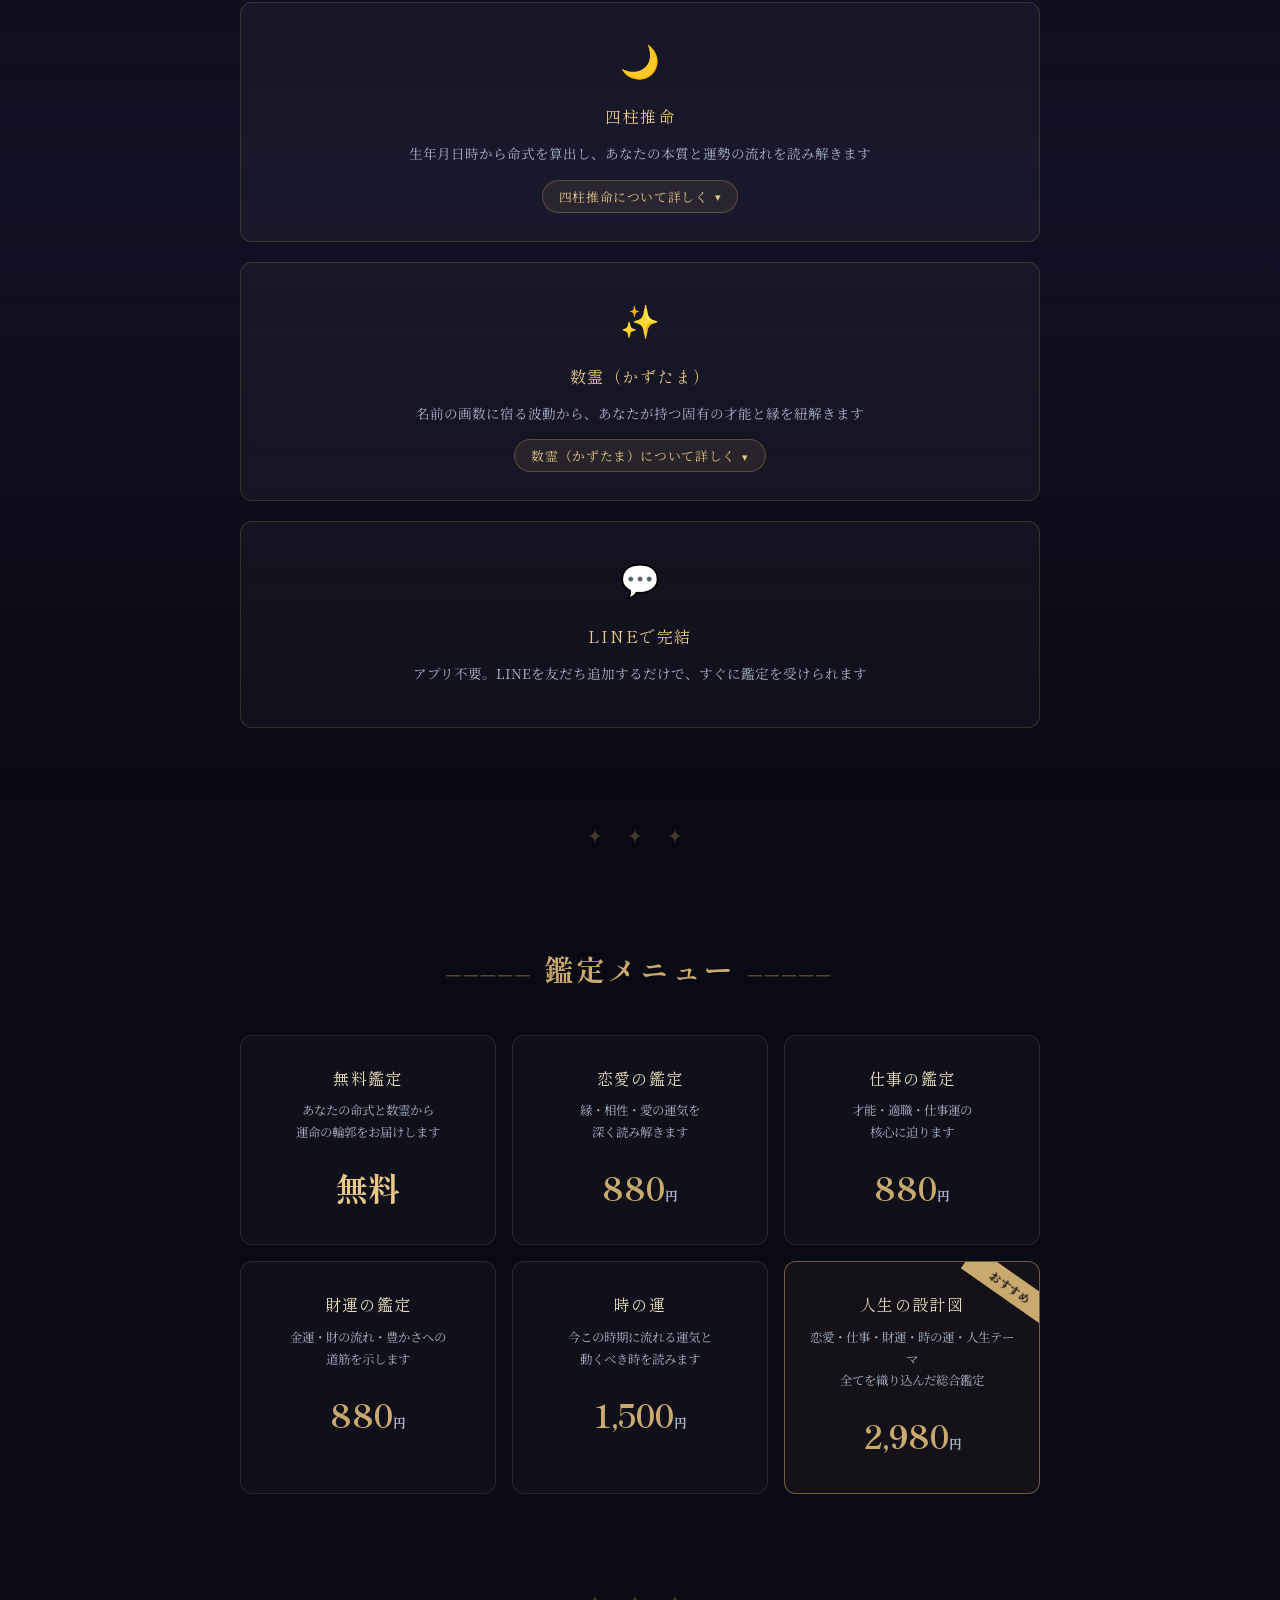
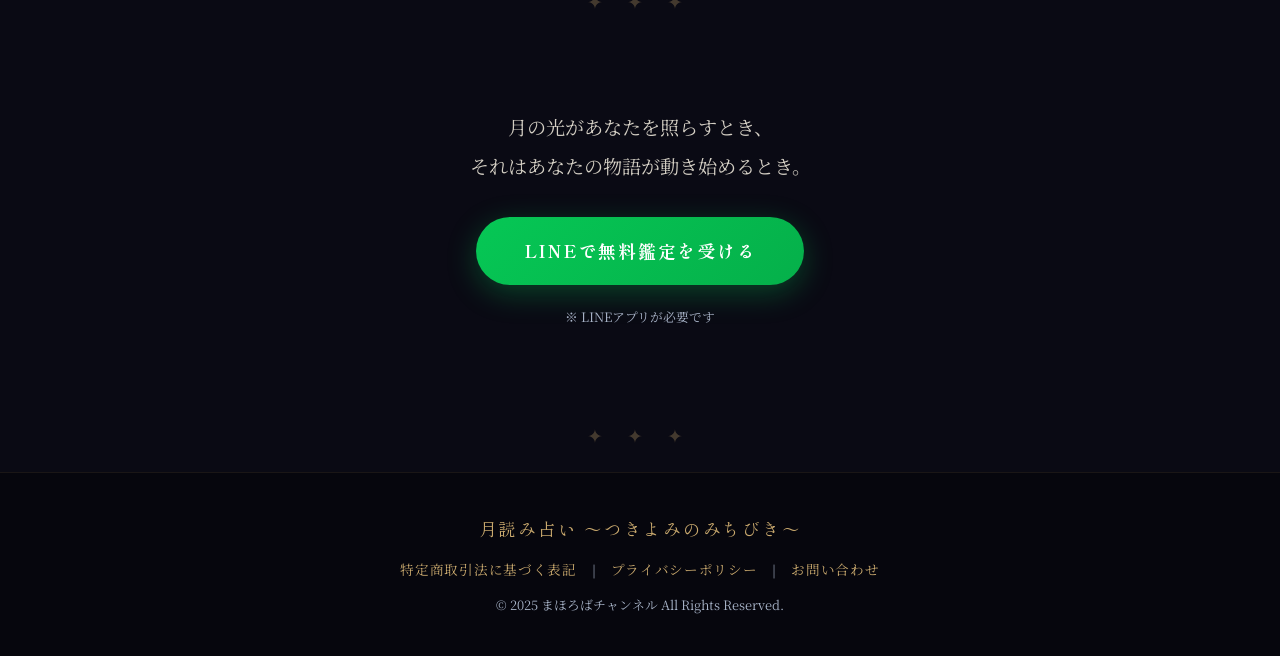
==== commit 767a48fb: "お問い合わせページを追加" ====
--- a/index.html
+++ b/index.html
@@ -235,6 +235,8 @@
       <a href="tokushoho.html">特定商取引法に基づく表記</a>
       <span>|</span>
       <a href="privacy.html">プライバシーポリシー</a>
+      <span>|</span>
+      <a href="contact.html">お問い合わせ</a>
     </nav>
     <p>© 2025 まほろばチャンネル All Rights Reserved.</p>
   </footer>
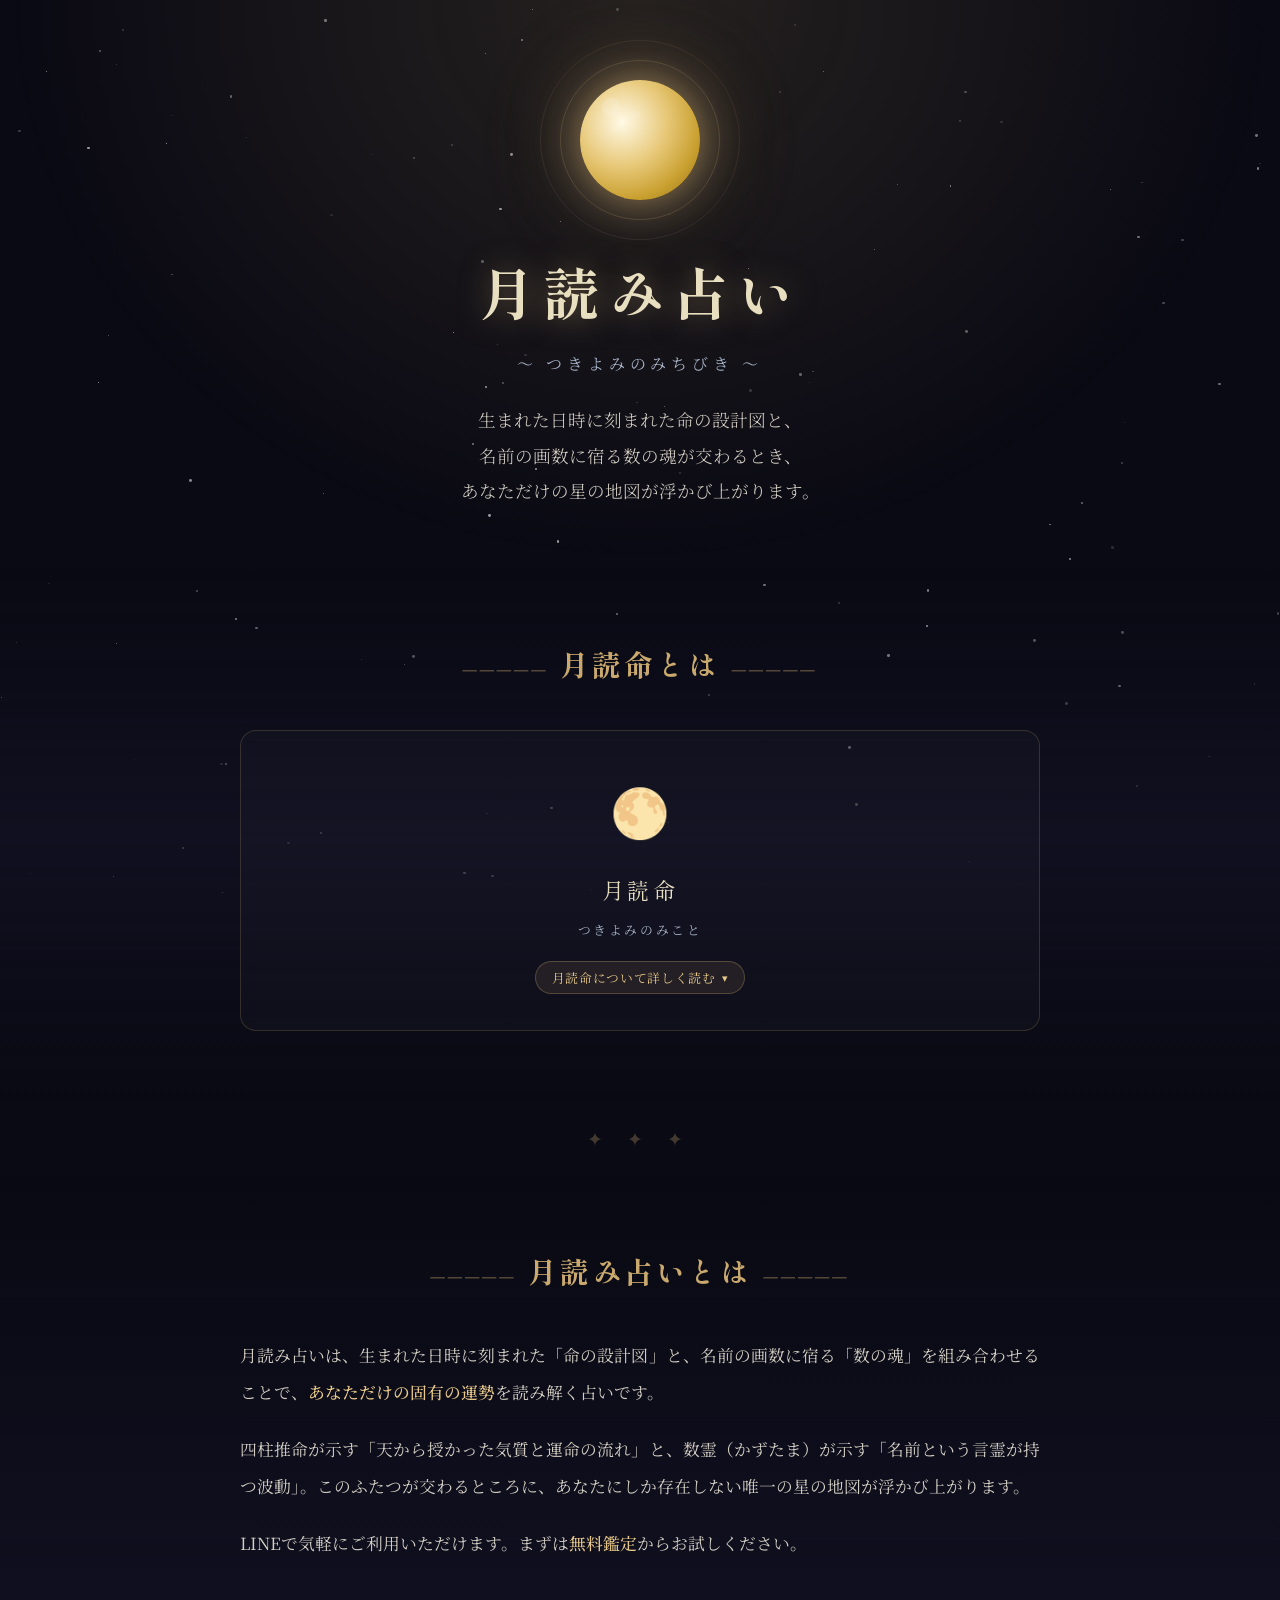
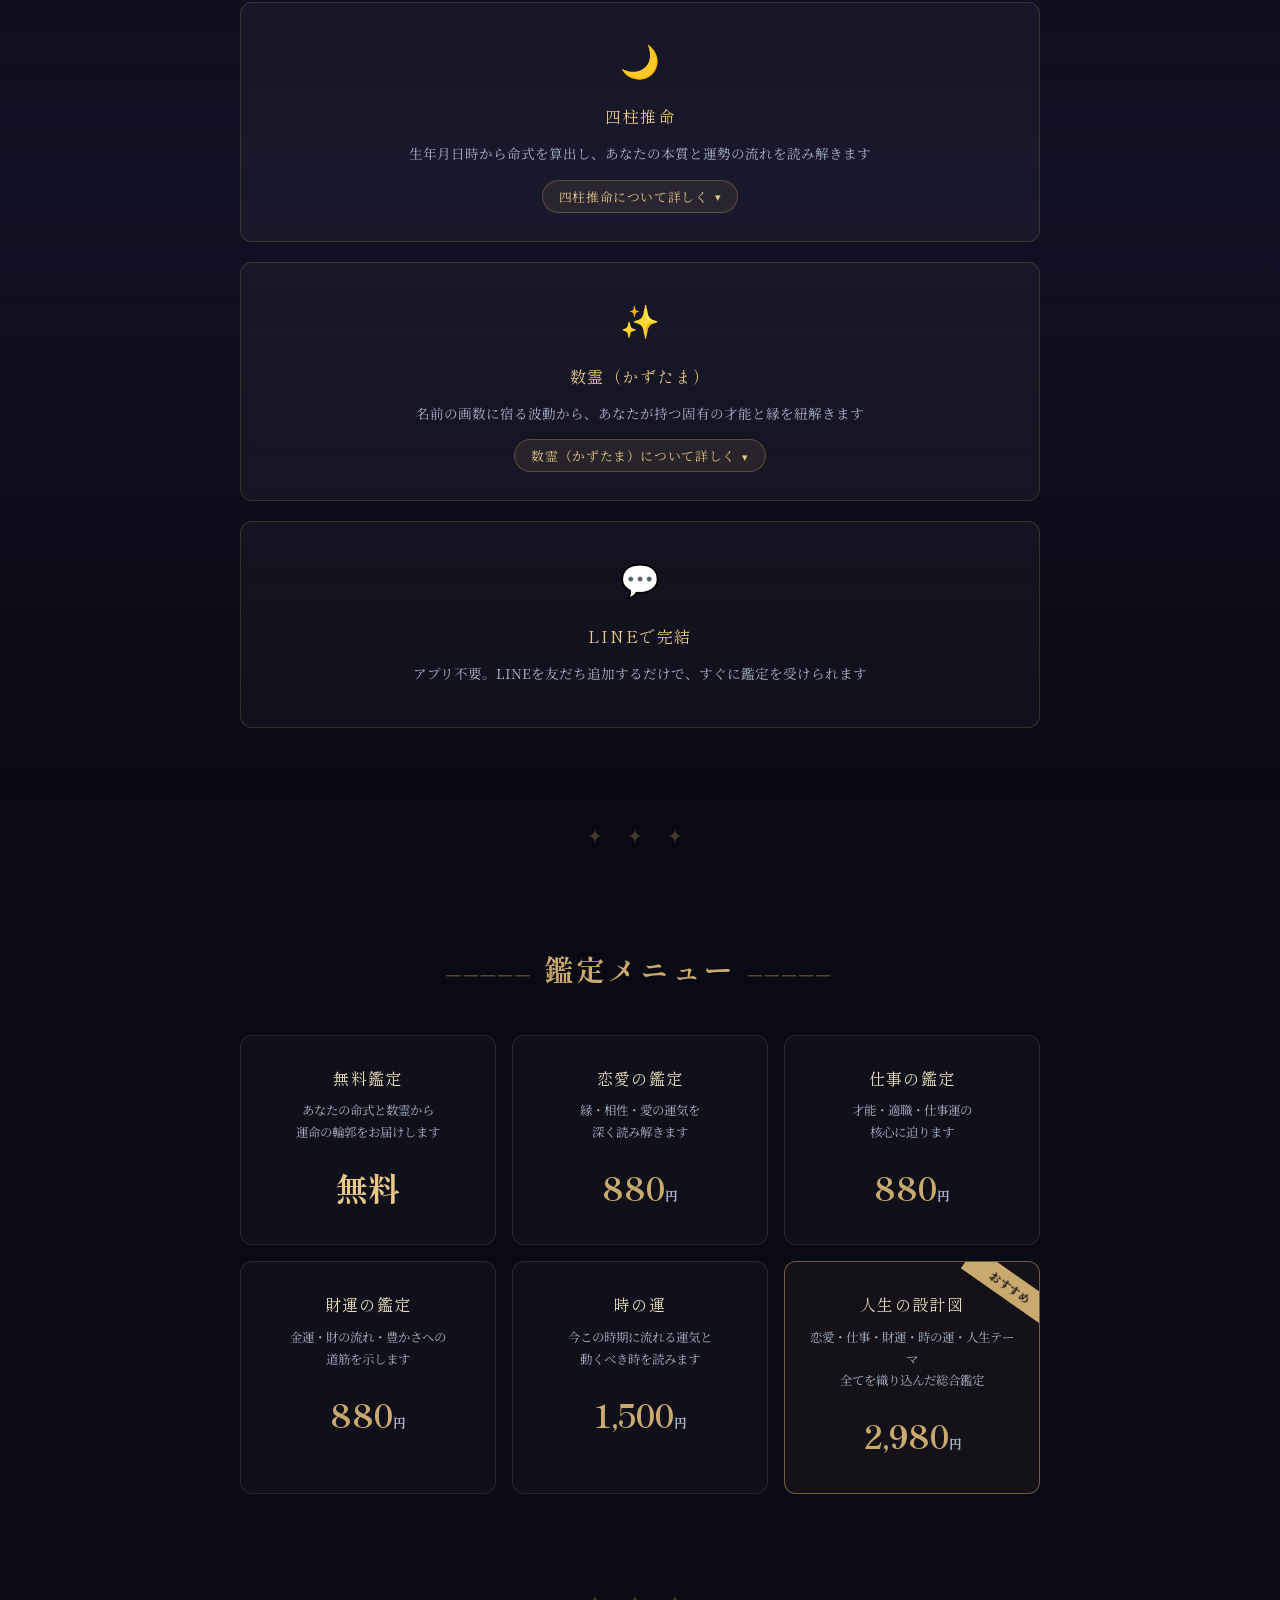
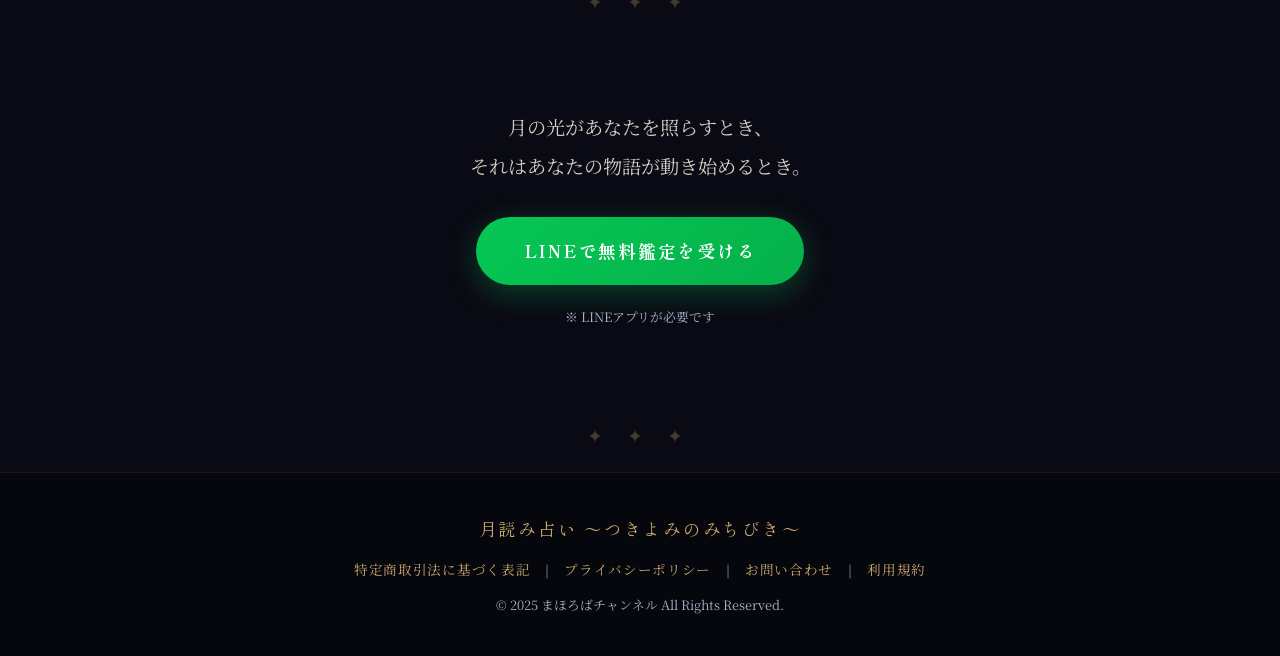
==== commit 935b165d: "利用規約ページを追加" ====
--- a/index.html
+++ b/index.html
@@ -237,6 +237,8 @@
       <a href="privacy.html">プライバシーポリシー</a>
       <span>|</span>
       <a href="contact.html">お問い合わせ</a>
+      <span>|</span>
+      <a href="terms.html">利用規約</a>
     </nav>
     <p>© 2025 まほろばチャンネル All Rights Reserved.</p>
   </footer>
